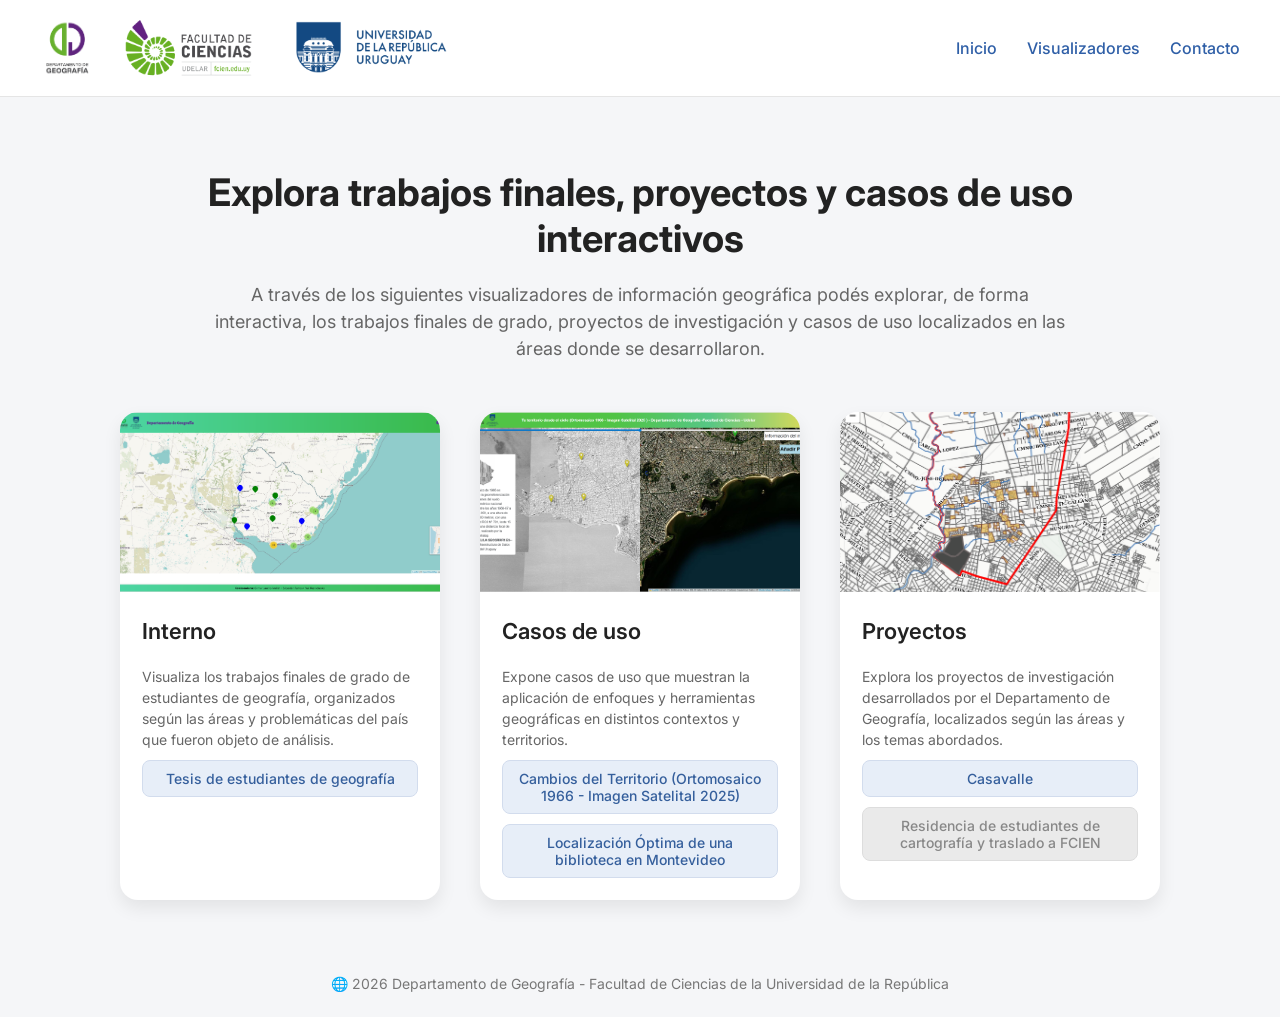
==== index.html @ 8503c2dd "Initial commit" ====
<!DOCTYPE html>
<html lang="es">

<head>

<meta charset="UTF-8">
<meta name="viewport" content="width=device-width, initial-scale=1.0">

<title>Departamento de Geografía</title>

<link rel="stylesheet" href="styles.css">

<!-- Fuente -->
<link href="https://fonts.googleapis.com/css2?family=Inter:wght@300;400;500;600;700&display=swap" rel="stylesheet">

</head>


<body>

<header class="navbar">

<div class="logos">

<img src="img/logo-geografia.png" class="logo">
<img src="img/logo-facultad.png" class="logo">
<img src="img/logo-udelar.png" class="logo">

</div>

<nav class="menu">

<a href="#">Inicio</a>

<div class="dropdown">
<a href="#">Visualizadores</a>

<div class="dropdown-content">

<div class="dropdown-section">
<strong>Interno</strong>
<a href="https://geografiaudelar.github.io/Visualizador_tesis/" target="_blank">
Tesis estudiantes
</a>
</div>

<div class="dropdown-section">
<strong>Casos de uso</strong>
<a href="https://geografiaudelar.github.io/Visualizador_latitud_ciencias/" target="_blank">
Cambios del territorio
</a>

<a href="https://ltaat-fcien.shinyapps.io/LocalizacionOptima/" target="_blank">
Localización óptima
</a>
</div>

<div class="dropdown-section">
<strong>Proyectos</strong>
<a href="https://api.rpubs.com/girmar/1228266" target="_blank">
Casavalle
</a>

<a href="#" class="menu-disabled" title="Sitio en construcción 🚧">
Residencia de estudiantes
</a>

</div>

</div>
</div>

<a href="contacto.html">Contacto</a>

</nav>

</header>


<section class="hero">

<h1>
Explora trabajos finales, proyectos y casos de uso interactivos
</h1>

<p>
A través de los siguientes visualizadores de información geográfica podés explorar,
de forma interactiva, los trabajos finales de grado, proyectos de investigación
y casos de uso localizados en las áreas donde se desarrollaron.
</p>

</section>


<section class="cards">


<!-- TARJETA 1 -->

<div class="card">

<img src="img/interno.png" alt="Interno">

<div class="card-content">

<h3>Interno</h3>

<p>
Visualiza los trabajos finales de grado de estudiantes de geografía,
organizados según las áreas y problemáticas del país que fueron objeto de análisis.
</p>

<a class="btn-link" href="https://geografiaudelar.github.io/Visualizador_tesis/" target="_blank">
<span class="normal-text">Tesis de estudiantes de geografía</span>
<span class="hover-text">Ir al visualizador</span>
</a>

</div>

</div>



<!-- TARJETA 2 -->

<div class="card">

<img src="img/casos.png" alt="Casos de uso">

<div class="card-content">

<h3>Casos de uso</h3>

<p>
Expone casos de uso que muestran la aplicación de enfoques y herramientas
geográficas en distintos contextos y territorios.
</p>

<a class="btn-link" href="https://geografiaudelar.github.io/Visualizador_latitud_ciencias/" target="_blank">
<span class="normal-text">Cambios del Territorio (Ortomosaico 1966 - Imagen Satelital 2025)</span>
<span class="hover-text">Ir al visualizador</span>
</a>

<a class="btn-link" href="https://ltaat-fcien.shinyapps.io/LocalizacionOptima/" target="_blank">
<span class="normal-text">Localización Óptima de una biblioteca en Montevideo</span>
<span class="hover-text">Ir al visualizador</span>
</a>

</div>

</div>



<!-- TARJETA 3 -->

<div class="card">

<img src="img/proyectos.png" alt="Proyectos">

<div class="card-content">

<h3>Proyectos</h3>

<p>
Explora los proyectos de investigación desarrollados por el Departamento
de Geografía, localizados según las áreas y los temas abordados.
</p>

<a class="btn-link" href="https://api.rpubs.com/girmar/1228266" target="_blank">
<span class="normal-text">Casavalle</span>
<span class="hover-text">Ir al visualizador</span>
</a>

<a class="btn-link disabled" title="Sitio en construcción 🚧">
Residencia de estudiantes de cartografía y traslado a FCIEN
</a>

</div>

</div>


</section>


<footer>

🌐 2026 Departamento de Geografía - Facultad de Ciencias de la Universidad de la República

</footer>


</body>

</html>
---- styles.css ----
/* GLOBAL */

body{
margin:0;
font-family:'Inter', sans-serif;
background:#f5f6f8;
color:#222;
}

h1{
font-weight:700;
}

h2, h3{
font-weight:600;
}

p{
font-weight:400;
line-height:1.5;
}


/* NAVBAR */

.navbar{
background:#ffffff;
display:flex;
justify-content:space-between;
align-items:center;
padding:18px 40px;
border-bottom:1px solid #e5e5e5;
}


.logos{
display:flex;
gap:28px;           /* más espacio entre logos */
align-items:center;
}

.logo{
height:60px;        /* logos más grandes */
width:auto;         /* mantiene proporción */
}

.menu{
display:flex;
align-items:center;
gap:30px;
}

.menu a{
text-decoration:none;
color:#2f5fa7;   /* azul */
font-weight:500;
}

.menu a:hover{
color:#1f4a87;
}

.search{
font-size:18px;
cursor:pointer;
}


/* HERO */

.hero{
text-align:center;
padding:40px 20px 20px 20px;
max-width:1000px;
margin:auto;
}

.hero h1{
font-size:38px;
margin-bottom:20px;
}

.hero p{
max-width:850px;
margin:auto;
color:#666;
font-size:18px;
}


/* CARDS */

.cards{
display:flex;
justify-content:center;
gap:40px;
padding:30px;
flex-wrap:wrap;
max-width:1100px;
margin:auto;
}

.card{
width:320px;
background:white;
border-radius:18px;
overflow:hidden;
box-shadow:0 8px 18px rgba(0,0,0,0.08);
transition:transform 0.2s ease;
}

.card:hover{
transform:translateY(-5px);
}

.card img{
width:100%;
height:180px;
object-fit:cover;
}

.card-content{
padding:22px;
}

.card h3{
margin-top:0;
font-size:22px;
}

.card p{
color:#666;
font-size:14px;
margin-bottom:10px;
}

/* LISTAS EN TARJETAS */

.card ul{
padding-left:18px;
color:#555;
font-size:14px;
margin-top:10px;
margin-bottom:15px;
}

.card li{
margin-bottom:6px;
}


/* BOTONES */

button{
margin-top:10px;
padding:10px 22px;
border:none;
background:#3b6cb7;
color:white;
border-radius:7px;
cursor:pointer;
font-weight:500;
font-size:14px;
}

button:hover{
background:#2f58a0;
}

.btn-link{
display:block;
text-decoration:none;
background:#e7eef8;      /* fondo claro */
color:#355f9c;           /* azul del texto */
padding:9px 14px;
border-radius:8px;
margin-top:10px;
font-size:14px;
font-weight:500;
text-align:center;
border:1px solid #d2dced;
transition:all 0.2s ease;
}

/* invertir colores al pasar el cursor */

.btn-link:hover{
background:#355f9c;      /* mismo azul del texto */
color:#ffffff;           /* texto blanco */
border-color:#355f9c;
}

/* texto alternativo */

.btn-link span.hover-text{
display:none;
}

.btn-link:hover span.normal-text{
display:none;
}

.btn-link:hover span.hover-text{
display:inline;
color:white;
}

/* FOOTER */

footer{
text-align:center;
padding:25px;
color:#777;
font-size:14px;
margin-top:20px;
}

/* DROPDOWN MENU */

.dropdown{
position:relative;
}

.dropdown-content{
display:none;
position:absolute;
background:white;
min-width:260px;
box-shadow:0 6px 14px rgba(0,0,0,0.12);
border-radius:10px;
padding:10px 0;
top:100%;
left:0;
z-index:100;
}

.dropdown-content a{
display:block;
padding:8px 18px;
color:#2f5fa7;
text-decoration:none;
font-size:14px;
}

.dropdown-content a:hover{
background:#f1f4f8;
}

.dropdown:hover .dropdown-content{
display:block;
}

.dropdown-section{
padding:6px 18px;
}

.dropdown-section strong{
display:block;
font-size:13px;
color:#777;
margin-top:6px;
margin-bottom:4px;
}

.btn-link.disabled{
background:#eaeaea;
color:#888;
border:1px solid #ddd;
cursor:not-allowed;
}

.menu-disabled{
color:#9a9a9a !important;
cursor:not-allowed;
text-decoration:none;
}

.menu-disabled:hover{
color:#9a9a9a;
}
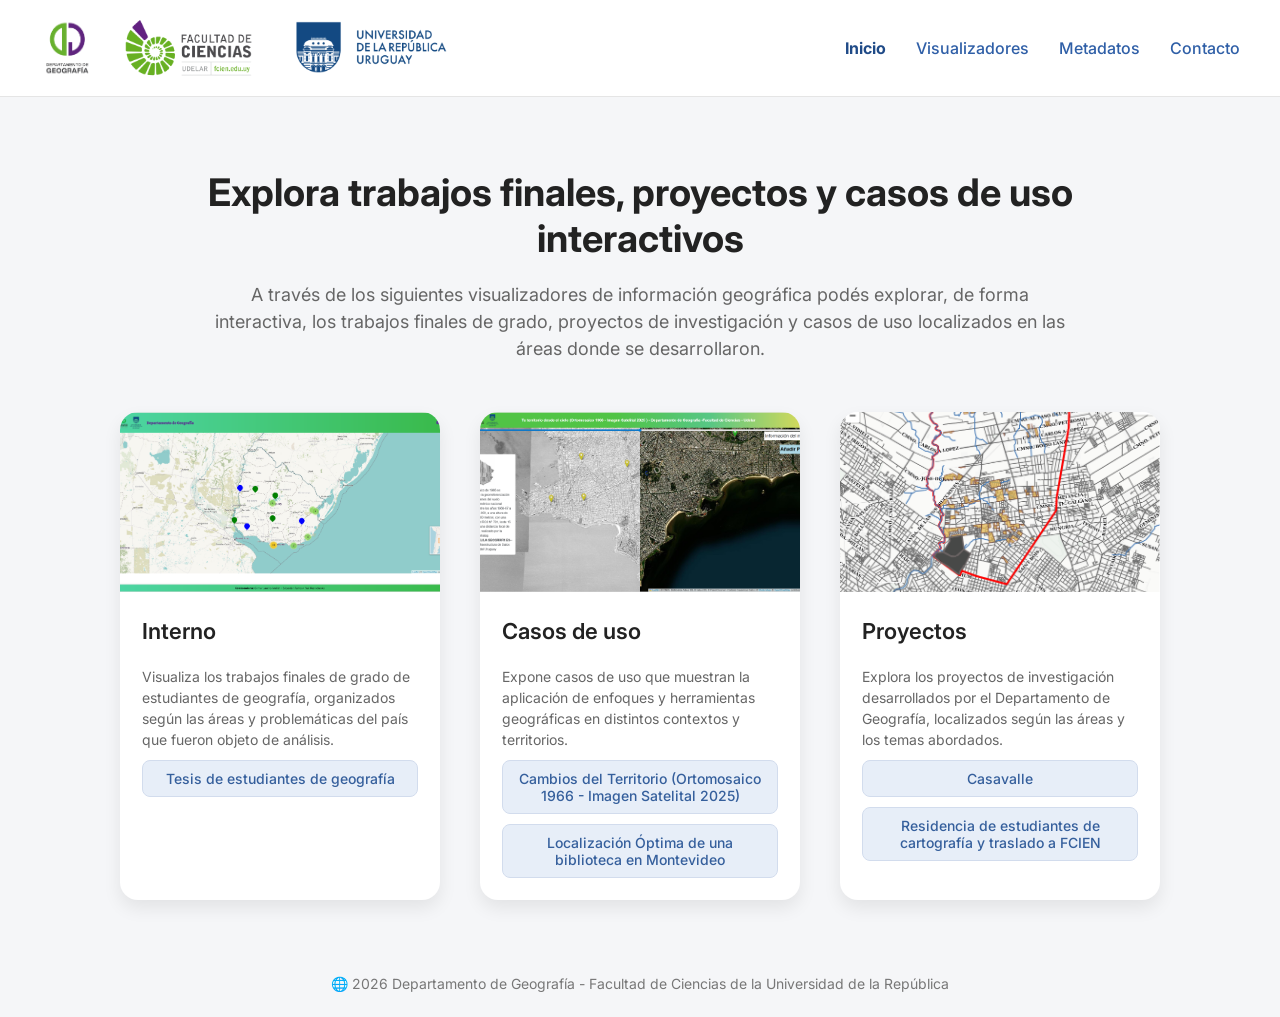
==== commit bac3e369: "Update_metadatos" ====
--- a/index.html
+++ b/index.html
@@ -30,43 +30,45 @@
 
 <nav class="menu">
 
-<a href="#">Inicio</a>
+<a href="index.html" style="color:#1f4a87;font-weight:700;">Inicio</a>
 
 <div class="dropdown">
 <a href="#">Visualizadores</a>
-
 <div class="dropdown-content">
-
-<div class="dropdown-section">
-<strong>Interno</strong>
-<a href="https://geografiaudelar.github.io/Visualizador_tesis/" target="_blank">
-Tesis estudiantes
-</a>
+  <div class="dropdown-section">
+    <strong>Interno</strong>
+    <a href="https://geografiaudelar.github.io/Visualizador_tesis/" target="_blank">Tesis estudiantes</a>
+  </div>
+  <div class="dropdown-section">
+    <strong>Casos de uso</strong>
+    <a href="https://geografiaudelar.github.io/Visualizador_latitud_ciencias/" target="_blank">Cambios del territorio</a>
+    <a href="https://geografiaudelar.github.io/visualizador_localizacion_optima/" target="_blank">Localización óptima</a>
+  </div>
+  <div class="dropdown-section">
+    <strong>Proyectos</strong>
+    <a href="https://api.rpubs.com/girmar/1228266" target="_blank">Casavalle</a>
+    <a href="https://geografiaudelar.github.io/EstudiantesCartografia/" target="_blank">Origen y residencia de estudiantes de Cartografía</a>
+  </div>
+</div>
 </div>
 
-<div class="dropdown-section">
-<strong>Casos de uso</strong>
-<a href="https://geografiaudelar.github.io/Visualizador_latitud_ciencias/" target="_blank">
-Cambios del territorio
-</a>
-
-<a href="https://ltaat-fcien.shinyapps.io/LocalizacionOptima/" target="_blank">
-Localización óptima
-</a>
-</div>
-
-<div class="dropdown-section">
-<strong>Proyectos</strong>
-<a href="https://api.rpubs.com/girmar/1228266" target="_blank">
-Casavalle
-</a>
-
-<a href="#" class="menu-disabled" title="Sitio en construcción 🚧">
-Residencia de estudiantes
-</a>
-
-</div>
-
+<div class="dropdown">
+<a href="metadatos.html">Metadatos</a>
+<div class="dropdown-content">
+  <div class="dropdown-section">
+    <strong>Interno</strong>
+    <a href="metadatos/metadato_tesis_estudiantes.pdf" target="_blank">Tesis estudiantes</a>
+  </div>
+  <div class="dropdown-section">
+    <strong>Casos de uso</strong>
+    <a href="metadatos/metadato_cambios_territorio.pdf" target="_blank">Cambios del territorio</a>
+    <a href="metadatos/metadato_localizacion_optima.pdf" target="_blank">Localización óptima</a>
+  </div>
+  <div class="dropdown-section">
+    <strong>Proyectos</strong>
+    <a href="metadatos/metadato_casavalle.pdf" target="_blank">Casavalle</a>
+    <a href="metadatos/metadato_residencia_estudiantes.pdf" target="_blank">Origen y residencia de estudiantes de Cartografía</a>
+  </div>
 </div>
 </div>
 
@@ -141,7 +143,7 @@
 <span class="hover-text">Ir al visualizador</span>
 </a>
 
-<a class="btn-link" href="https://ltaat-fcien.shinyapps.io/LocalizacionOptima/" target="_blank">
+<a class="btn-link" href="https://geografiaudelar.github.io/visualizador_localizacion_optima/" target="_blank">
 <span class="normal-text">Localización Óptima de una biblioteca en Montevideo</span>
 <span class="hover-text">Ir al visualizador</span>
 </a>
@@ -156,27 +158,28 @@
 
 <div class="card">
 
-<img src="img/proyectos.png" alt="Proyectos">
+  <img src="img/proyectos.png" alt="Proyectos">
 
-<div class="card-content">
+  <div class="card-content">
 
-<h3>Proyectos</h3>
+    <h3>Proyectos</h3>
 
-<p>
-Explora los proyectos de investigación desarrollados por el Departamento
-de Geografía, localizados según las áreas y los temas abordados.
-</p>
+    <p>
+      Explora los proyectos de investigación desarrollados por el Departamento
+      de Geografía, localizados según las áreas y los temas abordados.
+    </p>
 
-<a class="btn-link" href="https://api.rpubs.com/girmar/1228266" target="_blank">
-<span class="normal-text">Casavalle</span>
-<span class="hover-text">Ir al visualizador</span>
-</a>
+    <a class="btn-link" href="https://api.rpubs.com/girmar/1228266" target="_blank">
+      <span class="normal-text">Casavalle</span>
+      <span class="hover-text">Ir al visualizador</span>
+    </a>
 
-<a class="btn-link disabled" title="Sitio en construcción 🚧">
-Residencia de estudiantes de cartografía y traslado a FCIEN
-</a>
+    <a class="btn-link" href="https://geografiaudelar.github.io/EstudiantesCartografia/" target="_blank">
+      <span class="normal-text">Residencia de estudiantes de cartografía y traslado a FCIEN</span>
+      <span class="hover-text">Ir al visualizador</span>
+    </a>
 
-</div>
+  </div>
 
 </div>
 
--- a/styles.css
+++ b/styles.css
@@ -213,6 +213,218 @@
 color:#777;
 font-size:14px;
 margin-top:20px;
+}
+
+
+/* ── METADATOS PAGE ─────────────────────────── */
+
+.meta-hero {
+  text-align: center;
+  padding: 48px 20px 28px;
+  max-width: 860px;
+  margin: auto;
+}
+
+.meta-hero h1 {
+  font-size: 34px;
+  margin-bottom: 14px;
+}
+
+.meta-hero p {
+  color: #666;
+  font-size: 17px;
+  max-width: 700px;
+  margin: auto;
+  line-height: 1.6;
+}
+
+.meta-grid {
+  display: grid;
+  grid-template-columns: repeat(auto-fit, minmax(300px, 1fr));
+  gap: 28px;
+  max-width: 1100px;
+  margin: 0 auto 60px;
+  padding: 0 30px;
+}
+
+.meta-card {
+  background: white;
+  border-radius: 16px;
+  box-shadow: 0 6px 18px rgba(0,0,0,0.07);
+  overflow: hidden;
+  display: flex;
+  flex-direction: column;
+  transition: transform 0.2s ease, box-shadow 0.2s ease;
+}
+
+.meta-card:hover {
+  transform: translateY(-4px);
+  box-shadow: 0 12px 28px rgba(0,0,0,0.11);
+}
+
+.meta-card-stripe {
+  height: 6px;
+}
+
+.stripe-interno    { background: #3b6cb7; }
+.stripe-casos      { background: #2d9e6b; }
+.stripe-proyectos  { background: #c0782a; }
+
+.meta-card-body {
+  padding: 24px 24px 20px;
+  flex: 1;
+  display: flex;
+  flex-direction: column;
+  gap: 10px;
+}
+
+.meta-card-category {
+  font-size: 11px;
+  font-weight: 600;
+  letter-spacing: .09em;
+  text-transform: uppercase;
+  color: #888;
+}
+
+.meta-card-title {
+  font-size: 17px;
+  font-weight: 700;
+  color: #1a1a2e;
+  line-height: 1.35;
+  margin: 0;
+}
+
+.meta-card-desc {
+  font-size: 13.5px;
+  color: #555;
+  line-height: 1.6;
+  flex: 1;
+}
+
+.meta-card-tags {
+  display: flex;
+  flex-wrap: wrap;
+  gap: 6px;
+  margin-top: 4px;
+}
+
+.tag {
+  font-size: 11.5px;
+  font-weight: 500;
+  background: #eef2fb;
+  color: #3b6cb7;
+  padding: 3px 10px;
+  border-radius: 20px;
+  border: 1px solid #d6e0f5;
+}
+
+.meta-card-footer {
+  padding: 0 24px 22px;
+  display: flex;
+  gap: 10px;
+}
+
+.btn-meta {
+  display: inline-flex;
+  align-items: center;
+  gap: 7px;
+  text-decoration: none;
+  padding: 9px 16px;
+  border-radius: 8px;
+  font-size: 13px;
+  font-weight: 600;
+  font-family: 'Inter', sans-serif;
+  transition: all 0.18s ease;
+  border: none;
+  cursor: pointer;
+}
+
+.btn-meta-pdf {
+  background: #3b6cb7;
+  color: white;
+}
+
+.btn-meta-pdf:hover {
+  background: #2f58a0;
+}
+
+.btn-meta-vis {
+  background: #eef2fb;
+  color: #3b6cb7;
+  border: 1px solid #d6e0f5;
+}
+
+.btn-meta-vis:hover {
+  background: #3b6cb7;
+  color: white;
+  border-color: #3b6cb7;
+}
+
+.btn-meta-dis {
+  background: #f0f0f0;
+  color: #aaa;
+  cursor: not-allowed;
+  border: 1px solid #e0e0e0;
+}
+
+.ico { font-size: 14px; }
+
+
+/* ── CONTACTO PAGE ──────────────────────────── */
+
+.contact-container {
+  max-width: 700px;
+  margin: auto;
+  padding: 40px 20px;
+}
+
+.contact-box {
+  background: white;
+  padding: 30px;
+  border-radius: 15px;
+  box-shadow: 0 8px 18px rgba(0,0,0,0.08);
+}
+
+.contact-box h2 {
+  margin-top: 0;
+}
+
+.contact-box p {
+  color: #666;
+  margin-bottom: 20px;
+}
+
+.form-group {
+  margin-bottom: 18px;
+}
+
+.form-group label {
+  display: block;
+  margin-bottom: 6px;
+  font-weight: 500;
+}
+
+.form-group input,
+.form-group textarea {
+  width: 100%;
+  padding: 10px;
+  border-radius: 6px;
+  border: 1px solid #ccc;
+  font-family: 'Inter', sans-serif;
+  font-size: 14px;
+  box-sizing: border-box;
+}
+
+.form-group textarea {
+  height: 140px;
+  resize: vertical;
+}
+
+.contact-info {
+  margin-top: 25px;
+  color: #444;
+  font-size: 14px;
+  line-height: 1.6;
 }
 
 /* DROPDOWN MENU */
@@ -262,6 +474,10 @@
 margin-bottom:4px;
 }
 
+.dropdown-meta-link {
+  display: none;
+}
+
 .btn-link.disabled{
 background:#eaeaea;
 color:#888;
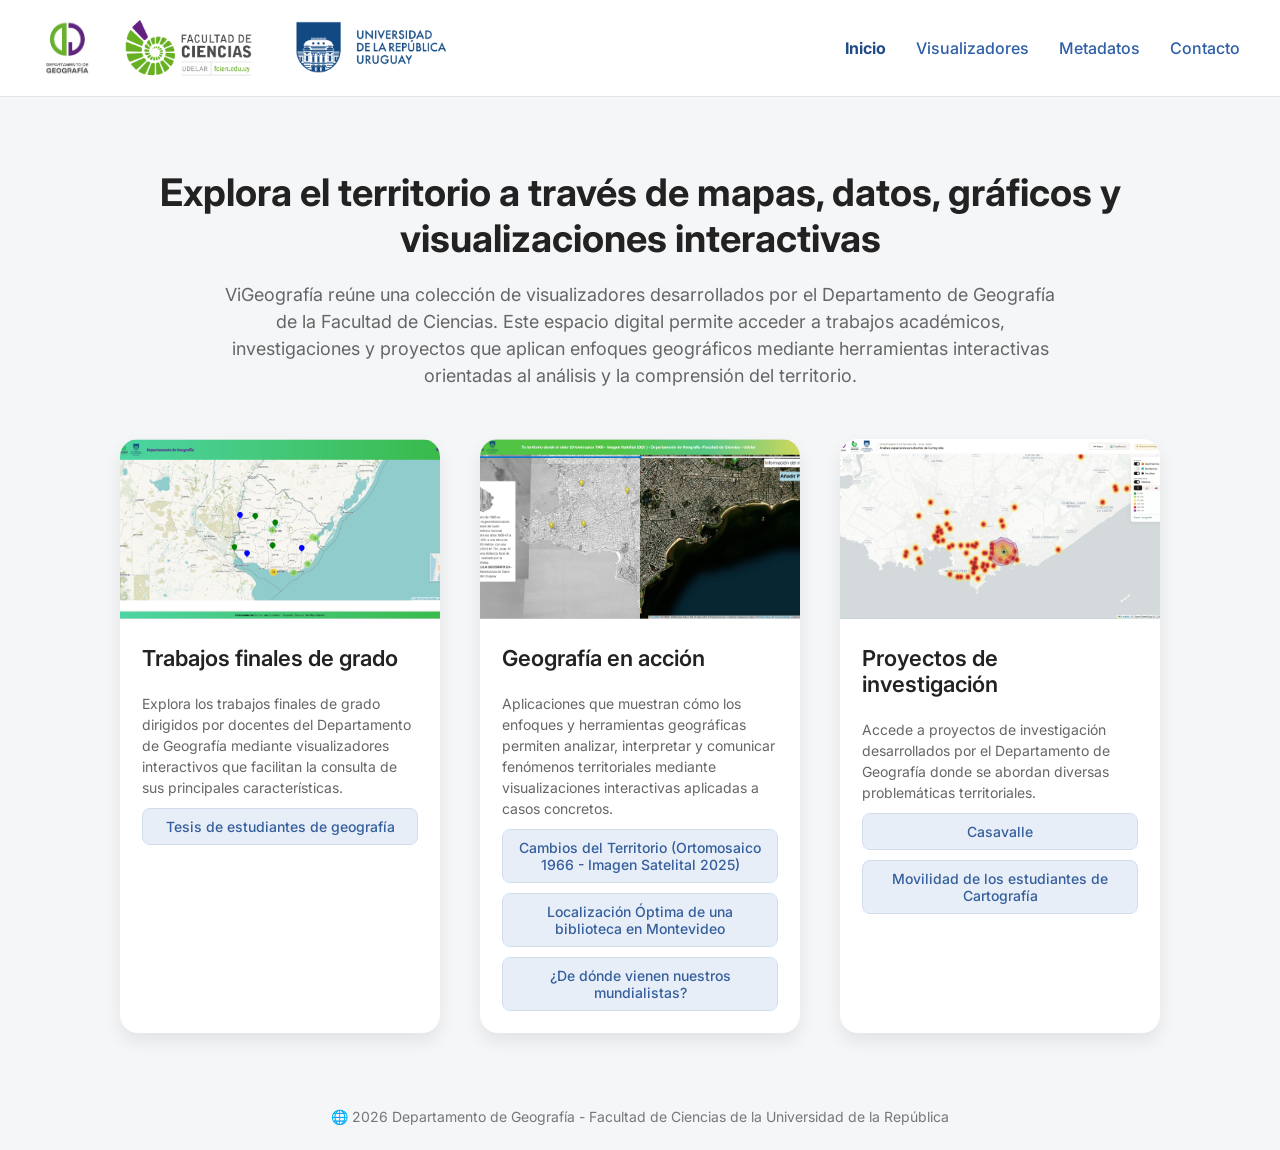
==== commit 12207f4f: "Update v2" ====
--- a/index.html
+++ b/index.html
@@ -36,18 +36,19 @@
 <a href="#">Visualizadores</a>
 <div class="dropdown-content">
   <div class="dropdown-section">
-    <strong>Interno</strong>
+    <strong>Trabajos finales de grado</strong>
     <a href="https://geografiaudelar.github.io/Visualizador_tesis/" target="_blank">Tesis estudiantes</a>
   </div>
   <div class="dropdown-section">
-    <strong>Casos de uso</strong>
+    <strong>Geografía en acción</strong>
     <a href="https://geografiaudelar.github.io/Visualizador_latitud_ciencias/" target="_blank">Cambios del territorio</a>
     <a href="https://geografiaudelar.github.io/visualizador_localizacion_optima/" target="_blank">Localización óptima</a>
-  </div>
-  <div class="dropdown-section">
-    <strong>Proyectos</strong>
+    <a href="https://geografiaudelar.github.io/VisualizadorMundial/" target="_blank">¿De dónde vienen nuestros mundialistas?</a>
+  </div>
+  <div class="dropdown-section">
+    <strong>Proyectos de investigación</strong>
     <a href="https://api.rpubs.com/girmar/1228266" target="_blank">Casavalle</a>
-    <a href="https://geografiaudelar.github.io/EstudiantesCartografia/" target="_blank">Origen y residencia de estudiantes de Cartografía</a>
+    <a href="https://geografiaudelar.github.io/EstudiantesCartografia/" target="_blank">Movilidad de los estudiantes de Cartografía</a>
   </div>
 </div>
 </div>
@@ -56,18 +57,18 @@
 <a href="metadatos.html">Metadatos</a>
 <div class="dropdown-content">
   <div class="dropdown-section">
-    <strong>Interno</strong>
+    <strong>Trabajos finales de grado</strong>
     <a href="metadatos/metadato_tesis_estudiantes.pdf" target="_blank">Tesis estudiantes</a>
   </div>
   <div class="dropdown-section">
-    <strong>Casos de uso</strong>
+    <strong>Geografía en acción</strong>
     <a href="metadatos/metadato_cambios_territorio.pdf" target="_blank">Cambios del territorio</a>
     <a href="metadatos/metadato_localizacion_optima.pdf" target="_blank">Localización óptima</a>
   </div>
   <div class="dropdown-section">
-    <strong>Proyectos</strong>
+    <strong>Proyectos de investigación</strong>
     <a href="metadatos/metadato_casavalle.pdf" target="_blank">Casavalle</a>
-    <a href="metadatos/metadato_residencia_estudiantes.pdf" target="_blank">Origen y residencia de estudiantes de Cartografía</a>
+    <a href="metadatos/metadato_residencia_estudiantes.pdf" target="_blank">Movilidad de los estudiantes de Cartografía</a>
   </div>
 </div>
 </div>
@@ -82,13 +83,14 @@
 <section class="hero">
 
 <h1>
-Explora trabajos finales, proyectos y casos de uso interactivos
+Explora el territorio a través de mapas, datos, gráficos y visualizaciones interactivas
 </h1>
 
 <p>
-A través de los siguientes visualizadores de información geográfica podés explorar,
-de forma interactiva, los trabajos finales de grado, proyectos de investigación
-y casos de uso localizados en las áreas donde se desarrollaron.
+ViGeografía reúne una colección de visualizadores desarrollados por el Departamento de Geografía
+de la Facultad de Ciencias. Este espacio digital permite acceder a trabajos académicos,
+investigaciones y proyectos que aplican enfoques geográficos mediante herramientas interactivas
+orientadas al análisis y la comprensión del territorio.
 </p>
 
 </section>
@@ -101,15 +103,15 @@
 
 <div class="card">
 
-<img src="img/interno.png" alt="Interno">
+<img src="img/interno.png" alt="Trabajos finales de grado">
 
 <div class="card-content">
 
-<h3>Interno</h3>
+<h3>Trabajos finales de grado</h3>
 
 <p>
-Visualiza los trabajos finales de grado de estudiantes de geografía,
-organizados según las áreas y problemáticas del país que fueron objeto de análisis.
+Explora los trabajos finales de grado dirigidos por docentes del Departamento de Geografía
+mediante visualizadores interactivos que facilitan la consulta de sus principales características.
 </p>
 
 <a class="btn-link" href="https://geografiaudelar.github.io/Visualizador_tesis/" target="_blank">
@@ -127,15 +129,16 @@
 
 <div class="card">
 
-<img src="img/casos.png" alt="Casos de uso">
+<img src="img/casos.png" alt="Geografía en acción">
 
 <div class="card-content">
 
-<h3>Casos de uso</h3>
+<h3>Geografía en acción</h3>
 
 <p>
-Expone casos de uso que muestran la aplicación de enfoques y herramientas
-geográficas en distintos contextos y territorios.
+Aplicaciones que muestran cómo los enfoques y herramientas geográficas permiten analizar,
+interpretar y comunicar fenómenos territoriales mediante visualizaciones interactivas
+aplicadas a casos concretos.
 </p>
 
 <a class="btn-link" href="https://geografiaudelar.github.io/Visualizador_latitud_ciencias/" target="_blank">
@@ -148,6 +151,11 @@
 <span class="hover-text">Ir al visualizador</span>
 </a>
 
+<a class="btn-link" href="https://geografiaudelar.github.io/VisualizadorMundial/" target="_blank">
+<span class="normal-text">¿De dónde vienen nuestros mundialistas?</span>
+<span class="hover-text">Ir al visualizador</span>
+</a>
+
 </div>
 
 </div>
@@ -158,15 +166,15 @@
 
 <div class="card">
 
-  <img src="img/proyectos.png" alt="Proyectos">
+  <img src="img/proyectos.png" alt="Proyectos de investigación">
 
   <div class="card-content">
 
-    <h3>Proyectos</h3>
+    <h3>Proyectos de investigación</h3>
 
     <p>
-      Explora los proyectos de investigación desarrollados por el Departamento
-      de Geografía, localizados según las áreas y los temas abordados.
+      Accede a proyectos de investigación desarrollados por el Departamento de Geografía
+      donde se abordan diversas problemáticas territoriales.
     </p>
 
     <a class="btn-link" href="https://api.rpubs.com/girmar/1228266" target="_blank">
@@ -175,7 +183,7 @@
     </a>
 
     <a class="btn-link" href="https://geografiaudelar.github.io/EstudiantesCartografia/" target="_blank">
-      <span class="normal-text">Residencia de estudiantes de cartografía y traslado a FCIEN</span>
+      <span class="normal-text">Movilidad de los estudiantes de Cartografía</span>
       <span class="hover-text">Ir al visualizador</span>
     </a>
 
@@ -196,4 +204,4 @@
 
 </body>
 
-</html>+</html>
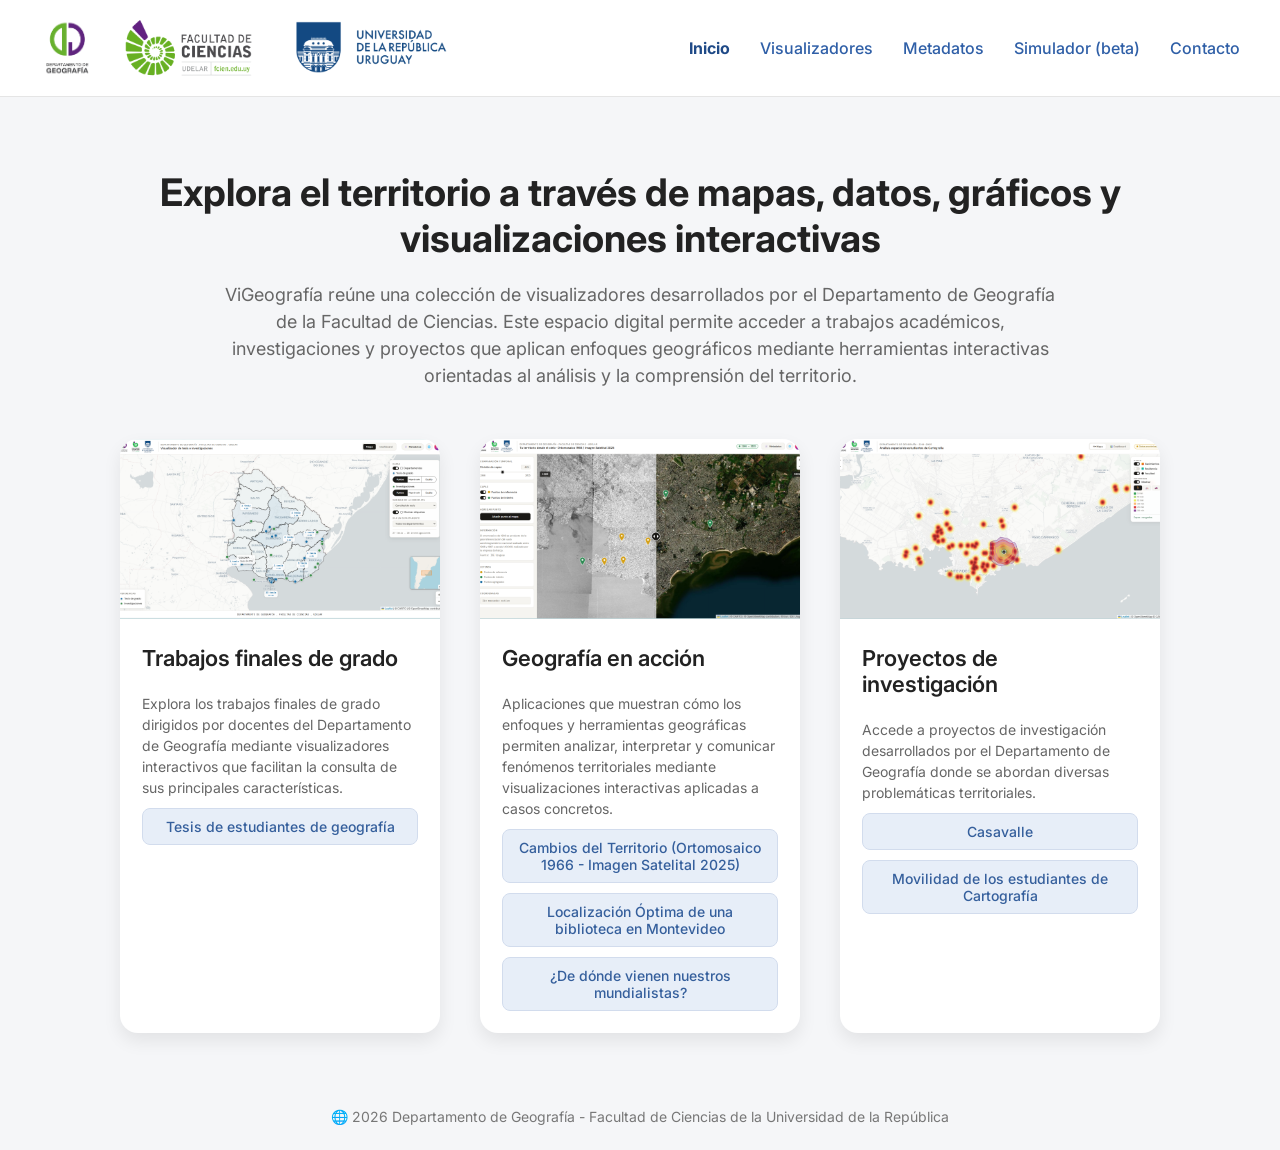
==== commit b04927b3: "Simulador" ====
--- a/index.html
+++ b/index.html
@@ -72,6 +72,8 @@
   </div>
 </div>
 </div>
+
+<a href="simulador.html">Simulador (beta)</a>
 
 <a href="contacto.html">Contacto</a>
 
--- a/styles.css
+++ b/styles.css
@@ -493,4 +493,4 @@
 
 .menu-disabled:hover{
 color:#9a9a9a;
-}+}
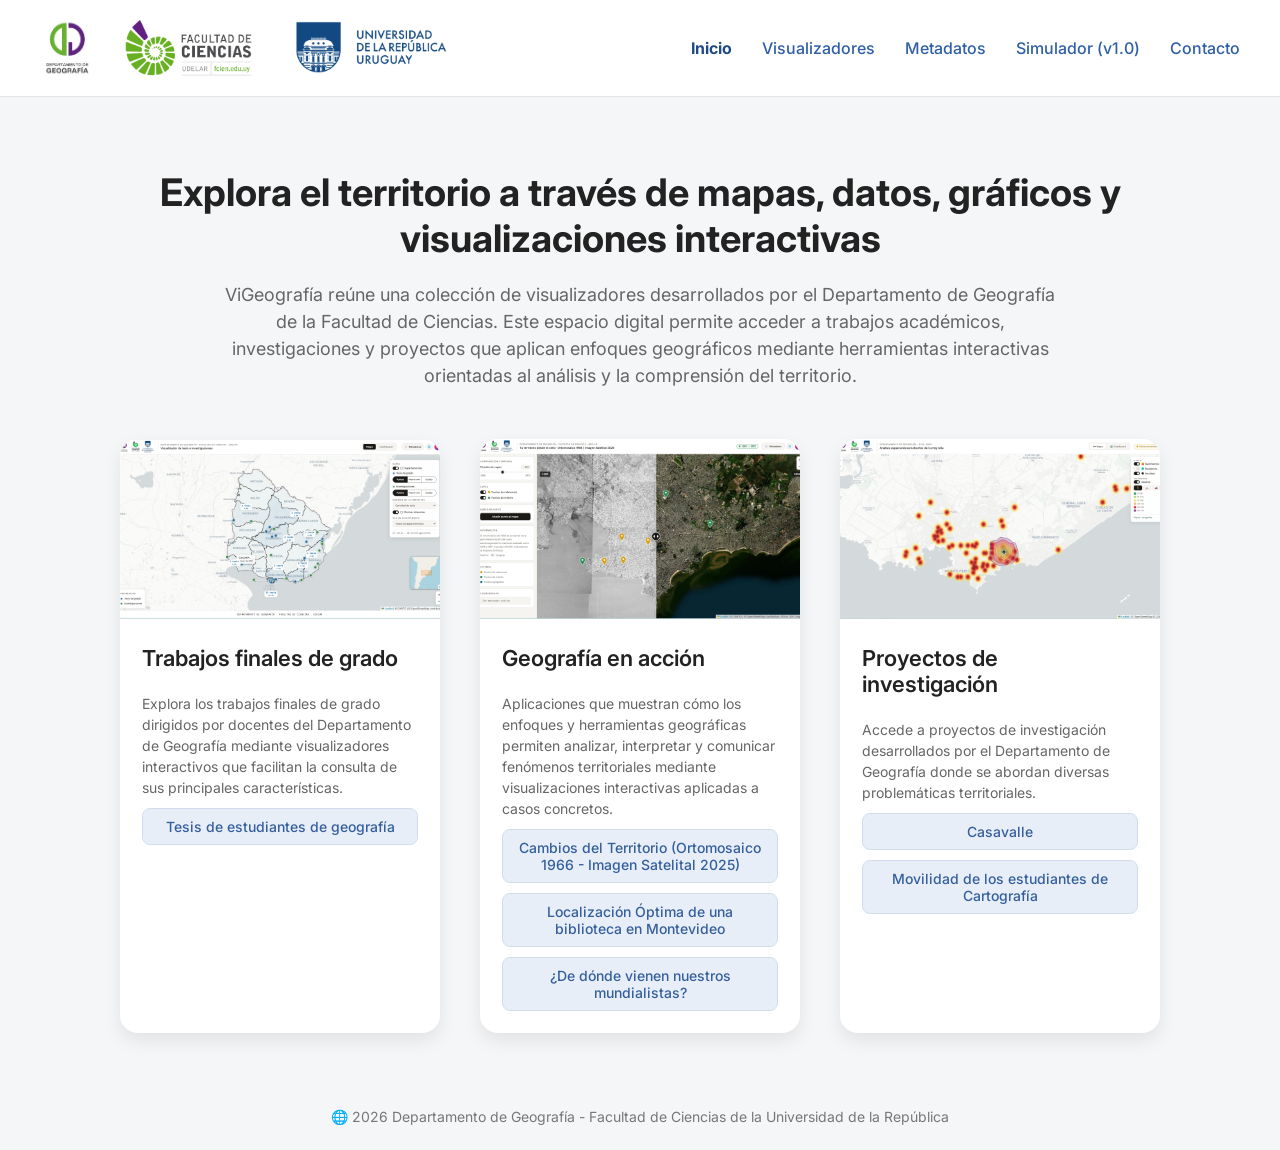
==== commit 4cc3b7ec: "Update v1.0" ====
--- a/index.html
+++ b/index.html
@@ -73,7 +73,7 @@
 </div>
 </div>
 
-<a href="simulador.html">Simulador (beta)</a>
+<a href="simulador.html">Simulador (v1.0)</a>
 
 <a href="contacto.html">Contacto</a>
 
